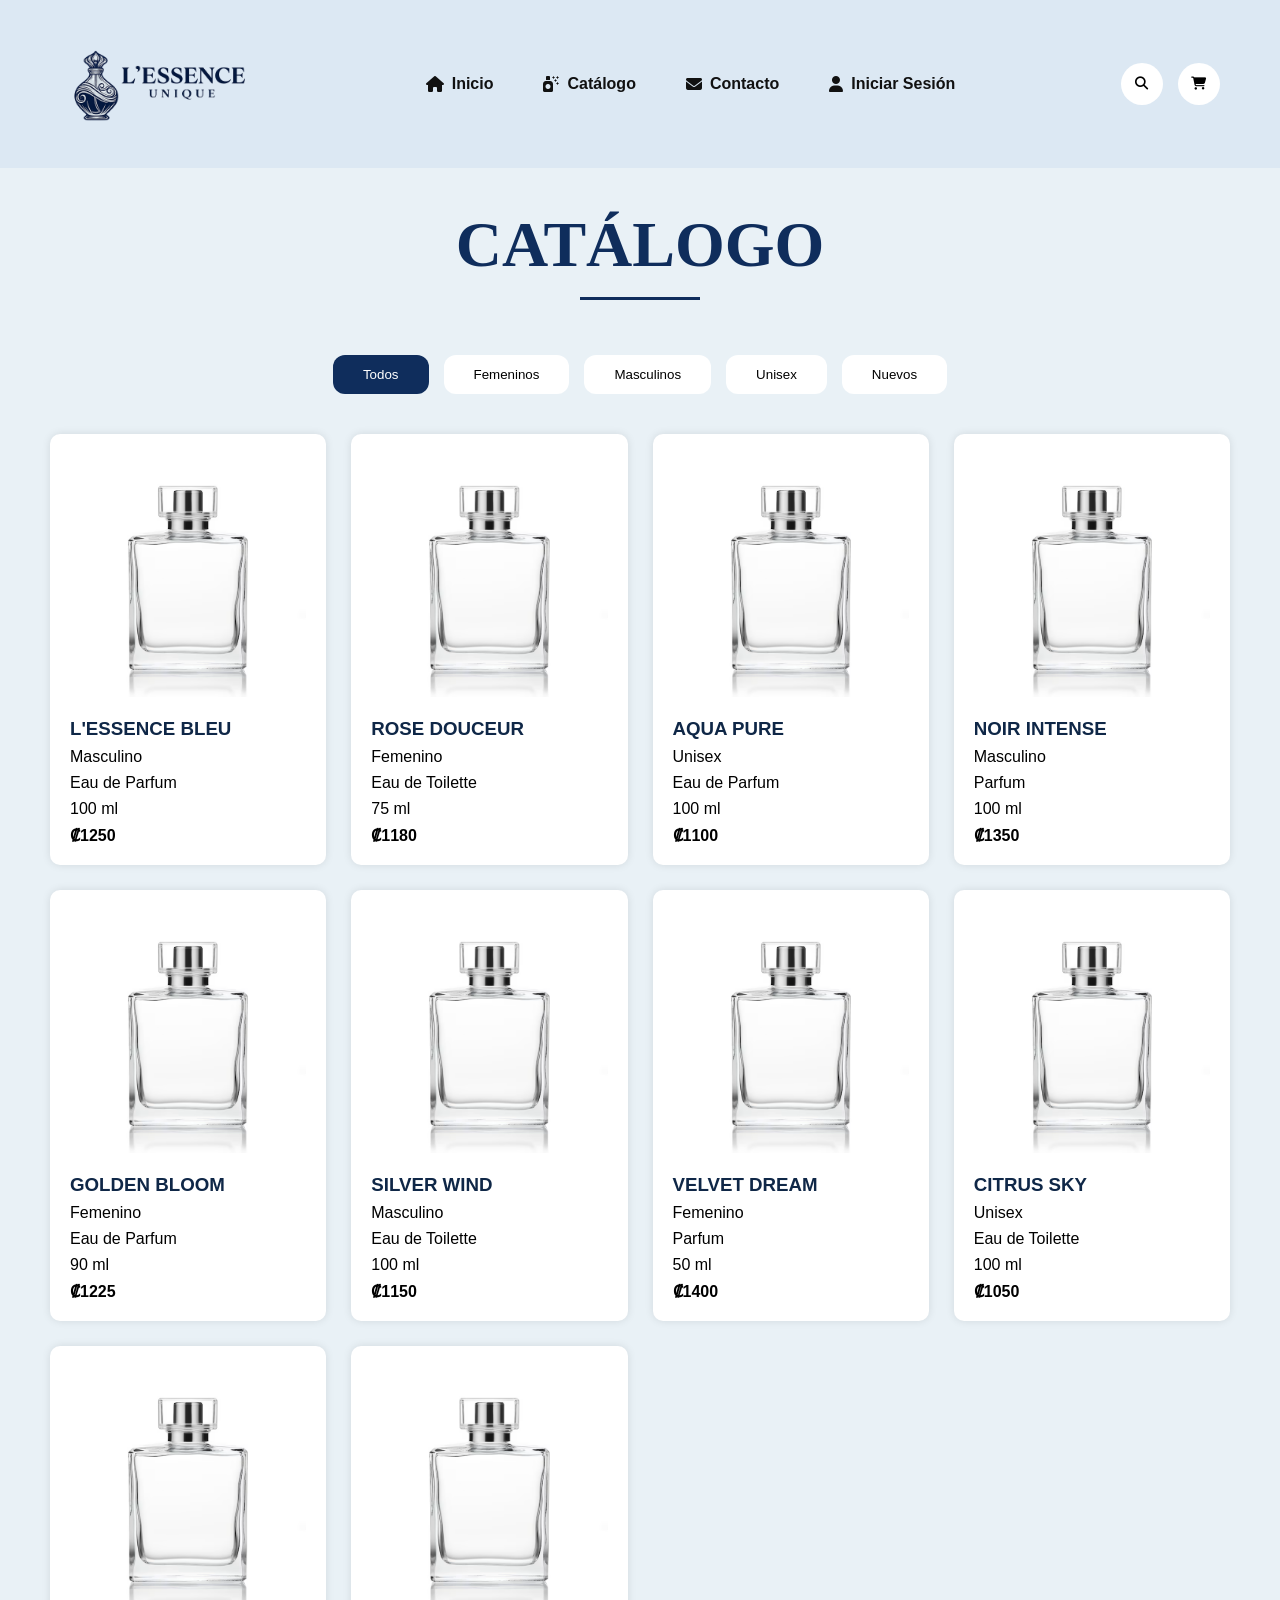
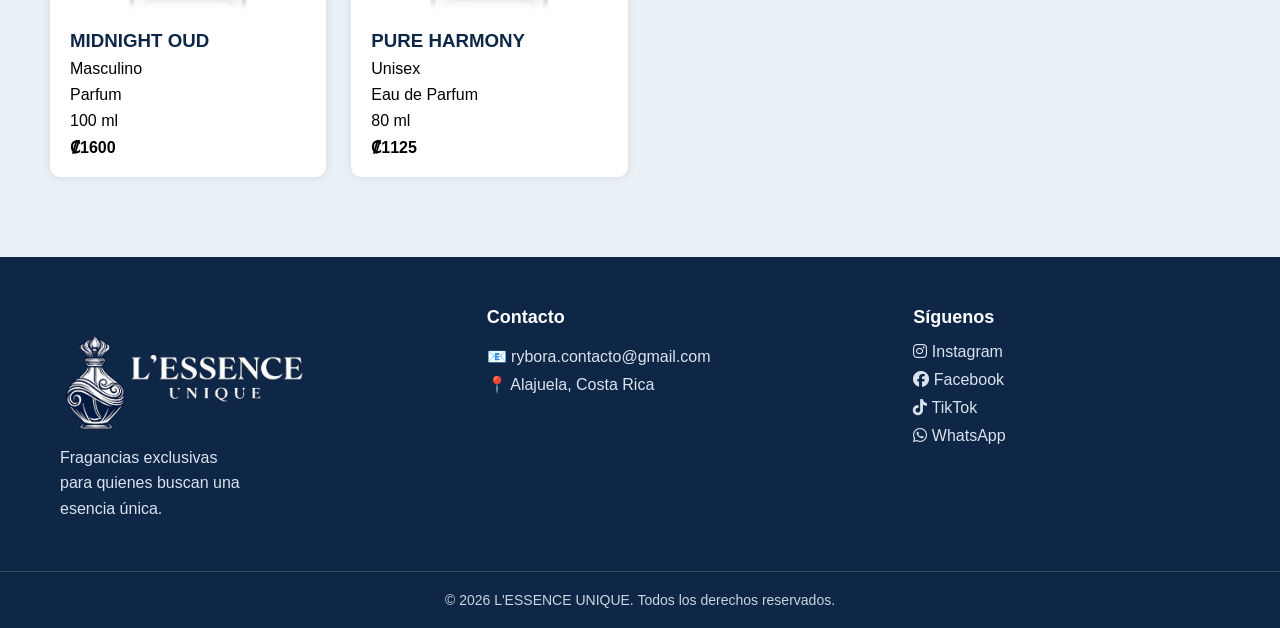
==== catalogo.html @ e6a69c68 "Avance 3: Pagina de Catalogo" ====
<!DOCTYPE html>
<html lang="es">
<head>
    <meta charset="UTF-8">
    <meta name="viewport" content="width=device-width, initial-scale=1.0">
    <meta 
        name="description"
        content="L'Essence Unique es una pagina de ventas de perfumes originales con envio a todo Costa Rica.">
    <meta 
        name="keywords"
        content="Perfumes, Costa Rica, Colonia, Essence, Perfumes Costa Rica, Comprar, Comprar Perfume, Fragancia">
    <meta name="author" content="L'Essence Unique">
    <link rel="icon" type="image/png" href="img/logo.png">
    <link rel="stylesheet"
        href="https://cdnjs.cloudflare.com/ajax/libs/font-awesome/6.7.2/css/all.min.css">
    <link rel="stylesheet" href="styleCatalogo.css">

    <title>L'Essence Unique | Catalogo</title>
</head>


<body>
    <header>
    <div class="logo">
        <a href="index.html">
            <img src="img/logo.png" alt="L'Essence Unique">
        </a>
    </div>

    <nav>
        <a href="#">
            <i class="fa-solid fa-house"></i>
            Inicio
        </a>
        <a href="#">
            <i class="fa-solid fa-spray-can-sparkles"></i>
            Catálogo
        </a>
        <a href="#">
            <i class="fa-solid fa-envelope"></i>
            Contacto
        </a>
        <a href="#">
            <i class="fa-solid fa-user"></i>
            Iniciar Sesión
        </a>
    </nav>
    <div class="acciones">
        <button class="btn-busqueda">
            <i class="fa-solid fa-magnifying-glass"></i>
        </button>

        <button class="btn-busqueda">
            <i class="fa-solid fa-cart-shopping"></i>
        </button>

    </div>

</header>

    

    <main>
        <section class="titulo">
            <h1>CATÁLOGO</h1>
        </section>

        <section class="filtros">
            <button onclick="filtrar('Todos'); activarBoton(this)" class="activo">Todos</button>
            <button onclick="filtrar('Femenino'); activarBoton(this)">Femeninos</button>
            <button onclick="filtrar('Masculino'); activarBoton(this)">Masculinos</button>
            <button onclick="filtrar('Unisex'); activarBoton(this)">Unisex</button>
            <button onclick="filtrar('Nuevo'); activarBoton(this)">Nuevos</button>
        </section>
        

        <section id="productos" class="productos">
            <!--ACA SE GENERAN LAS CARDS DE LOS PERFUMES-->

        </section>


    </main>


    <footer>
    <div class="footer-container">

        <div class="footer-logo">
            <div class="footer-brand">
                <img src="img/logo2.png" alt="Logo L'Essence Unique">

                <div>
                    <p>
                        Fragancias exclusivas para quienes buscan una esencia única.
                    </p>
                </div>
            </div>
        </div>

        <div class="footer-contact">
            <h3>Contacto</h3>

            <address>
                📧 rybora.contacto@gmail.com<br>
                📍 Alajuela, Costa Rica
            </address>
        </div>

        <div class="footer-links">
            <h3>Síguenos</h3>

            <a href="#">
                <i class="fa-brands fa-instagram"></i>
                Instagram
            </a>
            <a href="#">
                <i class="fa-brands fa-facebook"></i>
                Facebook
            </a>
            <a href="#">
                <i class="fa-brands fa-tiktok"></i>
                TikTok
            </a>
            <a href="#">
                <i class="fa-brands fa-whatsapp"></i>
                WhatsApp
            </a>
        </div>

    </div>

    <div class="footer-bottom">
        <p>&copy; 2026 L'ESSENCE UNIQUE. Todos los derechos reservados.</p>
    </div>
</footer>

    <!--EJECUTA EL JS QUE CARGA EL CATALOGO-->
    <script src="js/catalogo.js"></script>
</body>
</html>
---- styleCatalogo.css ----
*{
    margin:0;
    padding:0;
    box-sizing:border-box;
}


body{
    font-family: 'Poppins', sans-serif;
    background:#e9f1f6;
}

/* HEADER */

header{
    display:flex;
    justify-content:space-between;
    align-items:center;

    padding:20px 60px;

    background:#dce8f3;
}

.logo{
    display:flex;
    align-items:center;
    gap:10px;
}

.logo img{
    width: 200px;
    height: auto;
}

nav{

    display:flex;
    gap:50px;

    margin-left:auto;
    margin-right:auto;
}


nav a{
    text-decoration:none;
    color:#111;

    font-weight:600;

    display:flex;
    align-items:center;
    gap:8px;

    transition:.3s;
}

nav a:hover{

    color:#173a6b;

    transform:translateY(-2px);
}


/* LUPA */

.acciones{

    display:flex;
    gap:15px;
}

.btn-busqueda{

    width:42px;
    height:42px;

    border:none;
    border-radius:50%;

    background:white;

    cursor:pointer;

    transition:.3s;
}


.btn-busqueda:hover{

    background:#173a6b;
    color:white;

    transform:scale(1.1);
}

/* TITULO */

.titulo{
    text-align:center;
    padding:40px;
}


.titulo h1{
    font-family:'Playfair Display', serif;

    color:#0f2d5c;

    font-size:64px;

    margin-bottom:15px;
}

.titulo::after{

    content:"";

    display:block;

    width:120px;
    height:3px;

    background:#0f2d5c;

    margin:15px auto;
}

/* FILTROS */

.filtros{
    display:flex;
    justify-content:center;
    gap:15px;
    margin-bottom:40px;
}

.filtros button{
    border: none;
    padding: 12px 30px;
    border-radius: 12px;
    background: white;
    cursor: pointer;

    transition: all 0.3s ease;
}

.filtros button:hover{
    background: #173a6b;
    color: white;
    transform: translateY(-3px);
}


.filtros button.activo{
    background: #0f2d5c;
    color: white;
}

/* MAIN */
main{
    min-height: 70vh;
}


/* PRODUCTOS */

.productos{
    display:grid;
    grid-template-columns:repeat(4,1fr);
    gap:25px;
    padding:0 50px;
}

.card{
    background:white;
    border-radius:10px;
    padding:20px;
    box-shadow:0 0 8px rgba(0,0,0,.1);
}

.card img{
    width:100%;
    height:250px;
    object-fit:contain;
}

.card h3{
    color:#0f2747;
    margin-top:10px;
}

.card p{
    margin:8px 0;
}

.card span{
    font-weight:bold;
}



/* FOOTER */

footer{
    background: #0f2747;
    color: white;
    margin-top: 80px;
}

.footer-container{
    max-width: 1300px;
    margin: auto;
    padding: 50px 60px;

    display: flex;
    justify-content: space-between;
    align-items: flex-start;
    gap: 120px;

}

.footer-logo{
    flex: 1;
    min-width: 250px;
}

.footer-logo h2{
    font-family: 'Playfair Display', serif;
    margin-bottom: 15px;
    font-size: 28px;
}

.footer-logo p{
    color: #d8e3ee;
    line-height: 1.6;
}

.footer-contact{
    flex: 1;
    min-width: 200px;
}

.footer-contact h3,
.footer-links h3{
    margin-bottom: 15px;
    font-size: 18px;
}

.footer-contact address{
    font-style: normal;
    line-height: 1.8;
    color: #d8e3ee;
}

.footer-links{
    flex: 1;
    min-width: 200px;

    display: flex;
    flex-direction: column;
}

.footer-links a{
    color: #d8e3ee;
    text-decoration: none;
    margin-bottom: 10px;
    transition: 0.3s;
}

.footer-links a:hover{
    color: white;
    transform: translateX(5px);
}

.footer-bottom{
    border-top: 1px solid rgba(255,255,255,.15);

    text-align: center;
    padding: 20px;
}

.footer-bottom p{
    font-size: 14px;
    color: #c9d5df;
}

.footer-brand{
    width: 180px;
    height: auto;
}


.footer-brand img{
    width: 250px;
    height:auto;
    flex-shrink:0;
}

.footer-brand h2{
    margin-bottom:10px;
}
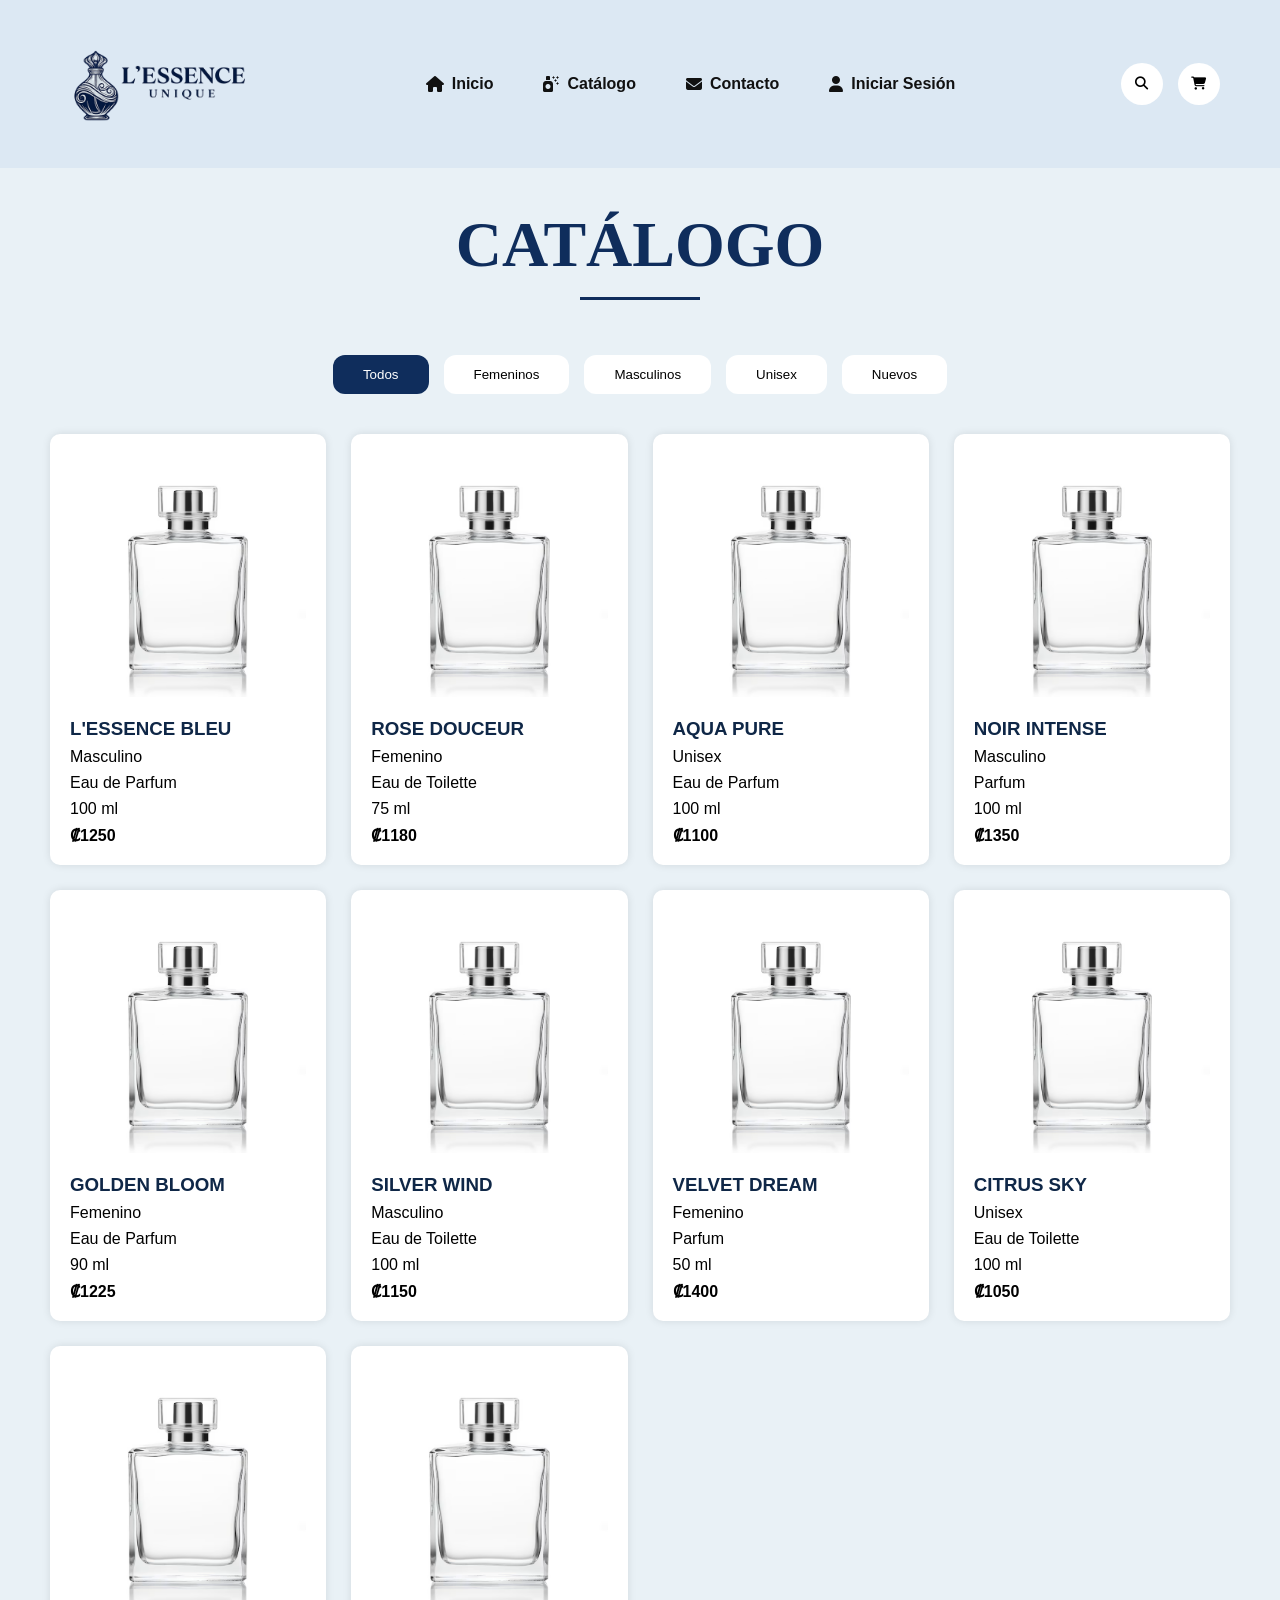
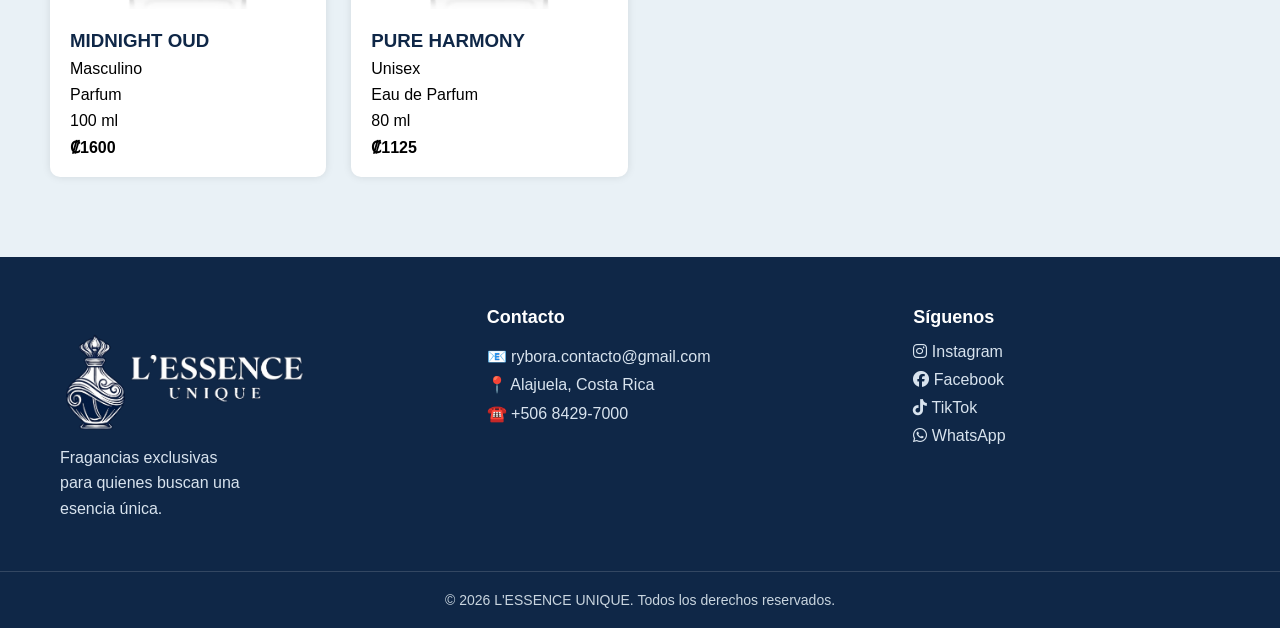
==== commit f85c9158: "Se arreglo header y footer" ====
--- a/catalogo.html
+++ b/catalogo.html
@@ -1,19 +1,17 @@
 <!DOCTYPE html>
 <html lang="es">
+
 <head>
     <meta charset="UTF-8">
     <meta name="viewport" content="width=device-width, initial-scale=1.0">
-    <meta 
-        name="description"
+    <meta name="description"
         content="L'Essence Unique es una pagina de ventas de perfumes originales con envio a todo Costa Rica.">
-    <meta 
-        name="keywords"
+    <meta name="keywords"
         content="Perfumes, Costa Rica, Colonia, Essence, Perfumes Costa Rica, Comprar, Comprar Perfume, Fragancia">
     <meta name="author" content="L'Essence Unique">
     <link rel="icon" type="image/png" href="img/logo.png">
-    <link rel="stylesheet"
-        href="https://cdnjs.cloudflare.com/ajax/libs/font-awesome/6.7.2/css/all.min.css">
-    <link rel="stylesheet" href="styleCatalogo.css">
+    <link rel="stylesheet" href="https://cdnjs.cloudflare.com/ajax/libs/font-awesome/6.7.2/css/all.min.css">
+    <link rel="stylesheet" href="css/styleCatalogo.css">
 
     <title>L'Essence Unique | Catalogo</title>
 </head>
@@ -21,44 +19,44 @@
 
 <body>
     <header>
-    <div class="logo">
-        <a href="index.html">
-            <img src="img/logo.png" alt="L'Essence Unique">
-        </a>
-    </div>
+        <div class="logo">
+            <a href="index.html">
+                <img src="img/logo.png" alt="L'Essence Unique">
+            </a>
+        </div>
 
-    <nav>
-        <a href="#">
-            <i class="fa-solid fa-house"></i>
-            Inicio
-        </a>
-        <a href="#">
-            <i class="fa-solid fa-spray-can-sparkles"></i>
-            Catálogo
-        </a>
-        <a href="#">
-            <i class="fa-solid fa-envelope"></i>
-            Contacto
-        </a>
-        <a href="#">
-            <i class="fa-solid fa-user"></i>
-            Iniciar Sesión
-        </a>
-    </nav>
-    <div class="acciones">
-        <button class="btn-busqueda">
-            <i class="fa-solid fa-magnifying-glass"></i>
-        </button>
+        <nav>
+            <a href="index.html">
+                <i class="fa-solid fa-house"></i>
+                Inicio
+            </a>
+            <a href="catalogo.html">
+                <i class="fa-solid fa-spray-can-sparkles"></i>
+                Catálogo
+            </a>
+            <a href="#contacto">
+                <i class="fa-solid fa-envelope"></i>
+                Contacto
+            </a>
+            <a href="#">
+                <i class="fa-solid fa-user"></i>
+                Iniciar Sesión
+            </a>
+        </nav>
+        <div class="acciones">
+            <button class="btn-busqueda">
+                <i class="fa-solid fa-magnifying-glass"></i>
+            </button>
 
-        <button class="btn-busqueda">
-            <i class="fa-solid fa-cart-shopping"></i>
-        </button>
+            <button class="btn-busqueda">
+                <i class="fa-solid fa-cart-shopping"></i>
+            </button>
 
-    </div>
+        </div>
 
-</header>
+    </header>
 
-    
+
 
     <main>
         <section class="titulo">
@@ -72,7 +70,7 @@
             <button onclick="filtrar('Unisex'); activarBoton(this)">Unisex</button>
             <button onclick="filtrar('Nuevo'); activarBoton(this)">Nuevos</button>
         </section>
-        
+
 
         <section id="productos" class="productos">
             <!--ACA SE GENERAN LAS CARDS DE LOS PERFUMES-->
@@ -83,59 +81,61 @@
     </main>
 
 
-    <footer>
-    <div class="footer-container">
+    <footer id='contacto'>
+        <div class="footer-container">
 
-        <div class="footer-logo">
-            <div class="footer-brand">
-                <img src="img/logo2.png" alt="Logo L'Essence Unique">
+            <div class="footer-logo">
+                <div class="footer-brand">
+                    <img src="img/logo2.png" alt="Logo L'Essence Unique">
 
-                <div>
-                    <p>
-                        Fragancias exclusivas para quienes buscan una esencia única.
-                    </p>
+                    <div>
+                        <p>
+                            Fragancias exclusivas para quienes buscan una esencia única.
+                        </p>
+                    </div>
                 </div>
             </div>
+
+            <div class="footer-contact">
+                <h3>Contacto</h3>
+
+                <address>
+                    📧 rybora.contacto@gmail.com<br>
+                    📍 Alajuela, Costa Rica<br>
+                    ☎️ +506 8429-7000
+                </address>
+            </div>
+
+            <div class="footer-links">
+                <h3>Síguenos</h3>
+
+                <a href="#">
+                    <i class="fa-brands fa-instagram"></i>
+                    Instagram
+                </a>
+                <a href="#">
+                    <i class="fa-brands fa-facebook"></i>
+                    Facebook
+                </a>
+                <a href="#">
+                    <i class="fa-brands fa-tiktok"></i>
+                    TikTok
+                </a>
+                <a href="#">
+                    <i class="fa-brands fa-whatsapp"></i>
+                    WhatsApp
+                </a>
+            </div>
+
         </div>
 
-        <div class="footer-contact">
-            <h3>Contacto</h3>
-
-            <address>
-                📧 rybora.contacto@gmail.com<br>
-                📍 Alajuela, Costa Rica
-            </address>
+        <div class="footer-bottom">
+            <p>&copy; 2026 L'ESSENCE UNIQUE. Todos los derechos reservados.</p>
         </div>
-
-        <div class="footer-links">
-            <h3>Síguenos</h3>
-
-            <a href="#">
-                <i class="fa-brands fa-instagram"></i>
-                Instagram
-            </a>
-            <a href="#">
-                <i class="fa-brands fa-facebook"></i>
-                Facebook
-            </a>
-            <a href="#">
-                <i class="fa-brands fa-tiktok"></i>
-                TikTok
-            </a>
-            <a href="#">
-                <i class="fa-brands fa-whatsapp"></i>
-                WhatsApp
-            </a>
-        </div>
-
-    </div>
-
-    <div class="footer-bottom">
-        <p>&copy; 2026 L'ESSENCE UNIQUE. Todos los derechos reservados.</p>
-    </div>
-</footer>
+    </footer>
 
     <!--EJECUTA EL JS QUE CARGA EL CATALOGO-->
     <script src="js/catalogo.js"></script>
 </body>
+
 </html>
--- a/css/styleCatalogo.css
+++ b/css/styleCatalogo.css
@@ -0,0 +1,304 @@
+*{
+    margin:0;
+    padding:0;
+    box-sizing:border-box;
+}
+
+
+body{
+    font-family: 'Poppins', sans-serif;
+    background:#e9f1f6;
+}
+
+/* HEADER */
+
+header{
+    display:flex;
+    justify-content:space-between;
+    align-items:center;
+
+    padding:20px 60px;
+
+    background:#dce8f3;
+}
+
+.logo{
+    display:flex;
+    align-items:center;
+    gap:10px;
+}
+
+.logo img{
+    width: 200px;
+    height: auto;
+}
+
+nav{
+
+    display:flex;
+    gap:50px;
+
+    margin-left:auto;
+    margin-right:auto;
+}
+
+
+nav a{
+    text-decoration:none;
+    color:#111;
+
+    font-weight:600;
+
+    display:flex;
+    align-items:center;
+    gap:8px;
+
+    transition:.3s;
+}
+
+nav a:hover{
+
+    color:#173a6b;
+
+    transform:translateY(-2px);
+}
+
+
+/* LUPA */
+
+.acciones{
+
+    display:flex;
+    gap:15px;
+}
+
+.btn-busqueda{
+
+    width:42px;
+    height:42px;
+
+    border:none;
+    border-radius:50%;
+
+    background:white;
+
+    cursor:pointer;
+
+    transition:.3s;
+}
+
+
+.btn-busqueda:hover{
+
+    background:#173a6b;
+    color:white;
+
+    transform:scale(1.1);
+}
+
+/* TITULO */
+
+.titulo{
+    text-align:center;
+    padding:40px;
+}
+
+
+.titulo h1{
+    font-family:'Playfair Display', serif;
+
+    color:#0f2d5c;
+
+    font-size:64px;
+
+    margin-bottom:15px;
+}
+
+.titulo::after{
+
+    content:"";
+
+    display:block;
+
+    width:120px;
+    height:3px;
+
+    background:#0f2d5c;
+
+    margin:15px auto;
+}
+
+/* FILTROS */
+
+.filtros{
+    display:flex;
+    justify-content:center;
+    gap:15px;
+    margin-bottom:40px;
+}
+
+.filtros button{
+    border: none;
+    padding: 12px 30px;
+    border-radius: 12px;
+    background: white;
+    cursor: pointer;
+
+    transition: all 0.3s ease;
+}
+
+.filtros button:hover{
+    background: #173a6b;
+    color: white;
+    transform: translateY(-3px);
+}
+
+
+.filtros button.activo{
+    background: #0f2d5c;
+    color: white;
+}
+
+/* MAIN */
+main{
+    min-height: 70vh;
+}
+
+
+/* PRODUCTOS */
+
+.productos{
+    display:grid;
+    grid-template-columns:repeat(4,1fr);
+    gap:25px;
+    padding:0 50px;
+}
+
+.card{
+    background:white;
+    border-radius:10px;
+    padding:20px;
+    box-shadow:0 0 8px rgba(0,0,0,.1);
+}
+
+.card img{
+    width:100%;
+    height:250px;
+    object-fit:contain;
+}
+
+.card h3{
+    color:#0f2747;
+    margin-top:10px;
+}
+
+.card p{
+    margin:8px 0;
+}
+
+.card span{
+    font-weight:bold;
+}
+
+
+
+/* FOOTER */
+
+footer{
+    background: #0f2747;
+    color: white;
+    margin-top: 80px;
+}
+
+.footer-container{
+    max-width: 1300px;
+    margin: auto;
+    padding: 50px 60px;
+
+    display: flex;
+    justify-content: space-between;
+    align-items: flex-start;
+    gap: 120px;
+
+}
+
+.footer-logo{
+    flex: 1;
+    min-width: 250px;
+}
+
+.footer-logo h2{
+    font-family: 'Playfair Display', serif;
+    margin-bottom: 15px;
+    font-size: 28px;
+}
+
+.footer-logo p{
+    color: #d8e3ee;
+    line-height: 1.6;
+}
+
+.footer-contact{
+    flex: 1;
+    min-width: 200px;
+}
+
+.footer-contact h3,
+.footer-links h3{
+    margin-bottom: 15px;
+    font-size: 18px;
+}
+
+.footer-contact address{
+    font-style: normal;
+    line-height: 1.8;
+    color: #d8e3ee;
+}
+
+.footer-links{
+    flex: 1;
+    min-width: 200px;
+
+    display: flex;
+    flex-direction: column;
+}
+
+.footer-links a{
+    color: #d8e3ee;
+    text-decoration: none;
+    margin-bottom: 10px;
+    transition: 0.3s;
+}
+
+.footer-links a:hover{
+    color: white;
+    transform: translateX(5px);
+}
+
+.footer-bottom{
+    border-top: 1px solid rgba(255,255,255,.15);
+
+    text-align: center;
+    padding: 20px;
+}
+
+.footer-bottom p{
+    font-size: 14px;
+    color: #c9d5df;
+}
+
+.footer-brand{
+    width: 180px;
+    height: auto;
+}
+
+
+.footer-brand img{
+    width: 250px;
+    height:auto;
+    flex-shrink:0;
+}
+
+.footer-brand h2{
+    margin-bottom:10px;
+}
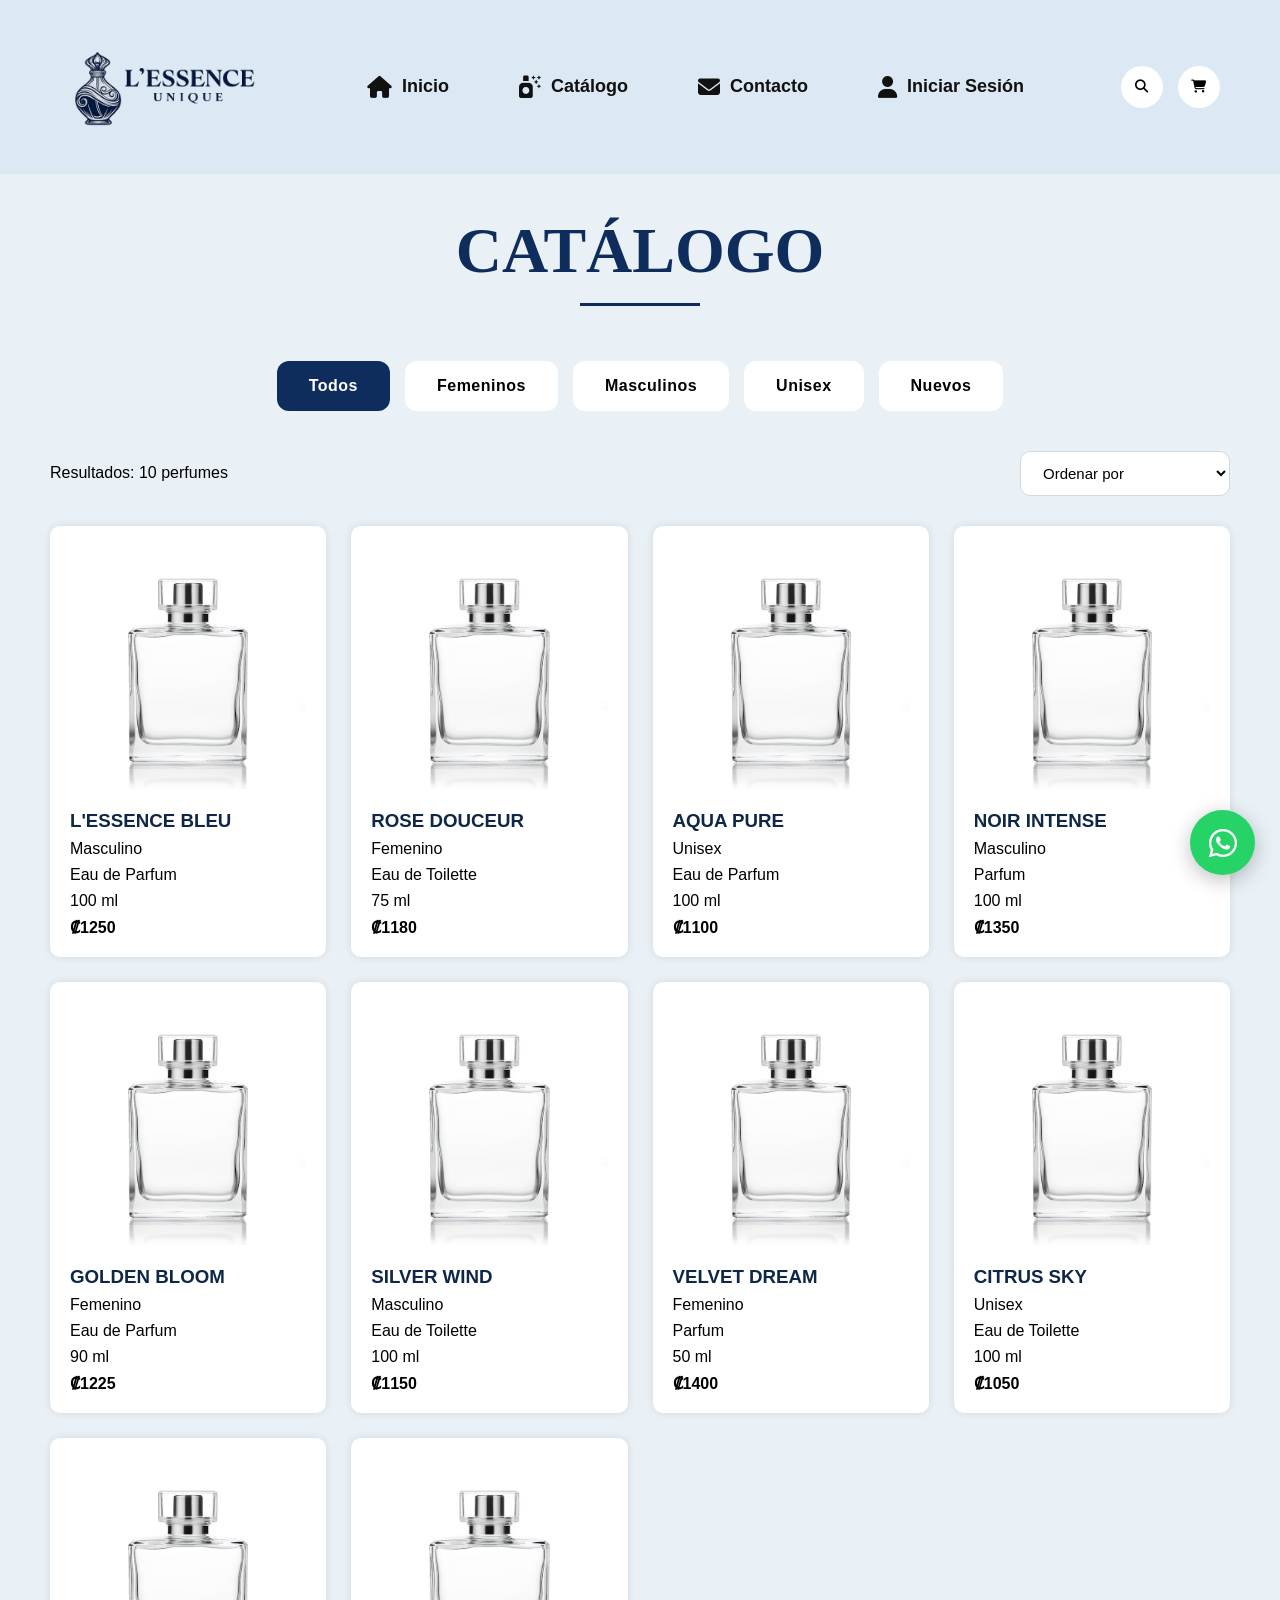
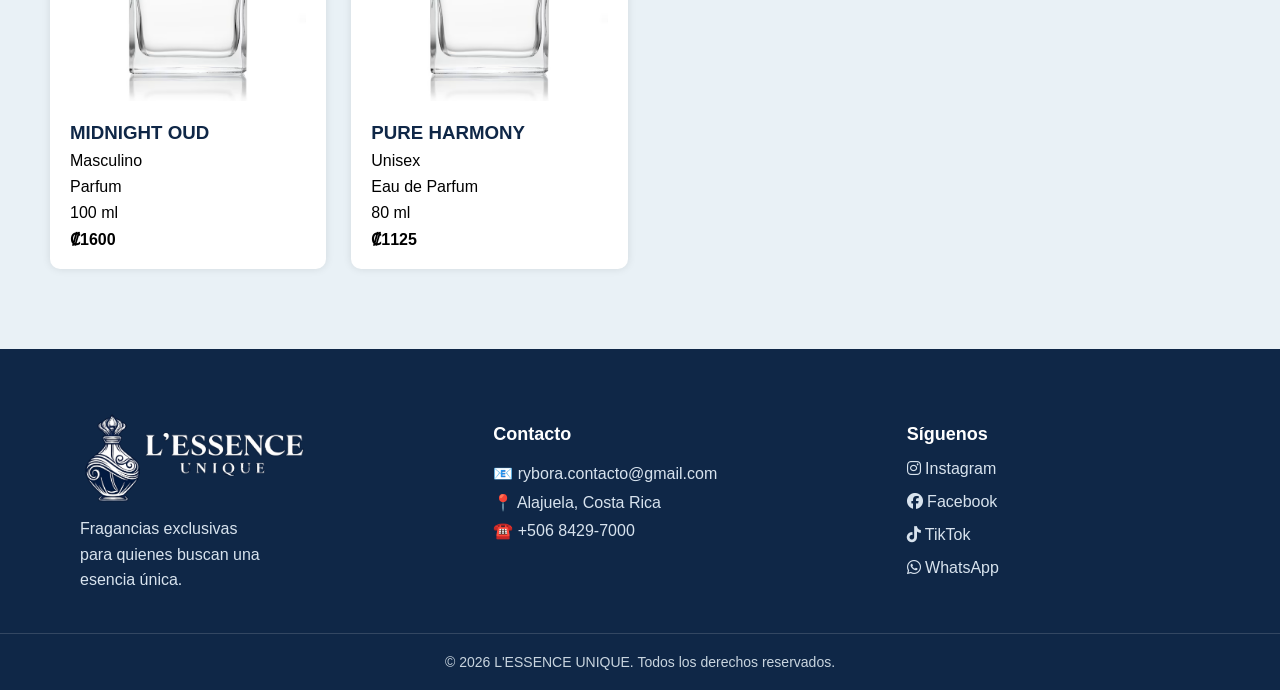
==== commit 37127bb3: "Filtros y Aparencia: Se agrega un pequeño filtro, se trabaja en el menu y en el la apariencia de los" ====
--- a/catalogo.html
+++ b/catalogo.html
@@ -72,6 +72,32 @@
         </section>
 
 
+        <!--FILTRO ORDNAR POR-->
+        <div class="catalogo-barra">
+            <span id="cantidad-productos">
+                Resultados: 10 perfumes
+            </span>
+
+            <select id="ordenar">
+                <option value="default">
+                    Ordenar por
+                </option>
+                <option value="precio-menor">
+                    Precio: menor a mayor
+                </option>
+                <option value="precio-mayor">
+                    Precio: mayor a menor
+                </option>
+                <option value="nombre">
+                    Nombre (A-Z)
+                </option>
+
+            </select>
+
+        </div>
+
+
+        <!--CATALOGO DE PERFUMES-->
         <section id="productos" class="productos">
             <!--ACA SE GENERAN LAS CARDS DE LOS PERFUMES-->
 
@@ -134,6 +160,14 @@
         </div>
     </footer>
 
+    <!--BOTON DE WHATSAPP-->
+    <a
+        href="https://wa.me/50612345678"
+        class="whatsapp-float"
+        target="_blank">
+        <i class="fa-brands fa-whatsapp"></i>
+    </a>
+
     <!--EJECUTA EL JS QUE CARGA EL CATALOGO-->
     <script src="js/catalogo.js"></script>
 </body>
--- a/css/styleCatalogo.css
+++ b/css/styleCatalogo.css
@@ -29,14 +29,14 @@
 }
 
 .logo img{
-    width: 200px;
+    width: 210px;
     height: auto;
 }
 
 nav{
 
     display:flex;
-    gap:50px;
+    gap:70px;
 
     margin-left:auto;
     margin-right:auto;
@@ -48,13 +48,21 @@
     color:#111;
 
     font-weight:600;
-
-    display:flex;
-    align-items:center;
-    gap:8px;
+    font-size:18px;
+
+    display:flex;
+    align-items:center;
+    gap:10px;
 
     transition:.3s;
 }
+
+
+nav a i{
+
+    font-size: 22px;
+}
+
 
 nav a:hover{
 
@@ -138,8 +146,14 @@
 }
 
 .filtros button{
+
+    font-family:'Poppins', sans-serif;
+    font-size:16px;
+    font-weight:600;
+    letter-spacing:0.5px;
+
     border: none;
-    padding: 12px 30px;
+    padding: 16px 32px;
     border-radius: 12px;
     background: white;
     cursor: pointer;
@@ -213,7 +227,7 @@
 .footer-container{
     max-width: 1300px;
     margin: auto;
-    padding: 50px 60px;
+    padding: 40px 80px;
 
     display: flex;
     justify-content: space-between;
@@ -247,6 +261,7 @@
 .footer-links h3{
     margin-bottom: 15px;
     font-size: 18px;
+    margin-top: 35px;
 }
 
 .footer-contact address{
@@ -266,7 +281,7 @@
 .footer-links a{
     color: #d8e3ee;
     text-decoration: none;
-    margin-bottom: 10px;
+    margin-bottom: 15px;
     transition: 0.3s;
 }
 
@@ -294,11 +309,80 @@
 
 
 .footer-brand img{
-    width: 250px;
+    width: 230px;
     height:auto;
     flex-shrink:0;
 }
 
 .footer-brand h2{
     margin-bottom:10px;
+}
+
+
+/*
+    BOTON DE WHATSAPP
+*/
+
+.whatsapp-float{
+    position:fixed;
+    bottom:25px;
+    right:25px;
+    width:65px;
+    height:65px;
+    border-radius:50%;
+    background:#25D366;
+    display:flex;
+    justify-content:center;
+    align-items:center;
+    color:white;
+    font-size:32px;
+    text-decoration:none;
+    box-shadow:0 5px 20px rgba(0,0,0,.25);
+    z-index:999;
+    transition:.3s;
+
+    animation:pulse 2s infinite;
+}
+
+.whatsapp-float:hover{
+    transform:scale(1.1);
+    box-shadow:0 8px 25px rgba(0,0,0,.35);
+}
+
+@keyframes pulse{
+    0%{
+        box-shadow:0 0 0 0 rgba(37,211,102,.7);
+    }
+    70%{
+        box-shadow:0 0 0 15px rgba(37,211,102,0);
+    }
+    100%{
+        box-shadow:0 0 0 0 rgba(37,211,102,0);
+    }
+}
+
+
+
+/*
+    ORDENAR POR BARRA
+*/
+
+.catalogo-barra{
+
+    display:flex;
+    justify-content:space-between;
+    align-items:center;
+    padding:0 50px;
+    margin-bottom:30px;
+}
+
+#ordenar{
+
+    padding:12px 18px;
+    border-radius:10px;
+    border:1px solid #d0d8df;
+    background:white;
+    cursor:pointer;
+    font-size:15px;
+    font-family: Verdana, Geneva, Tahoma, sans-serif;
 }
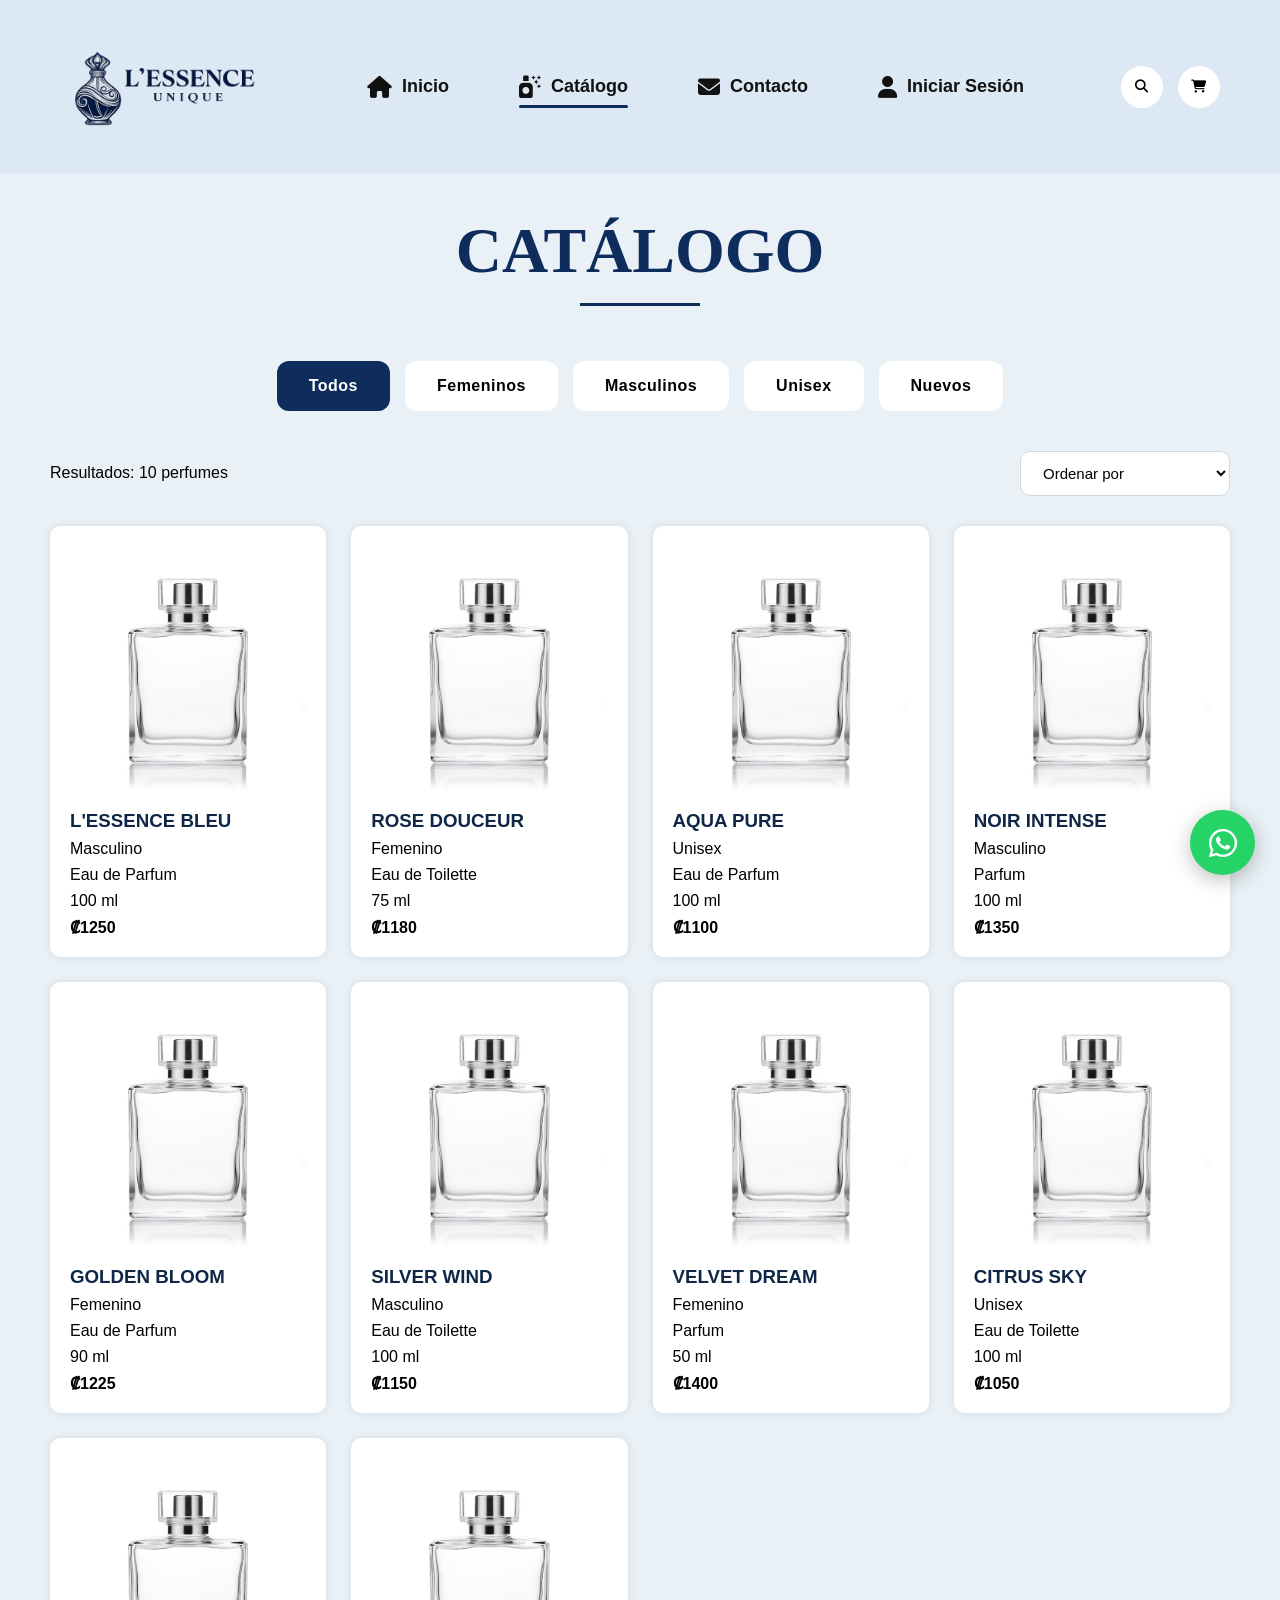
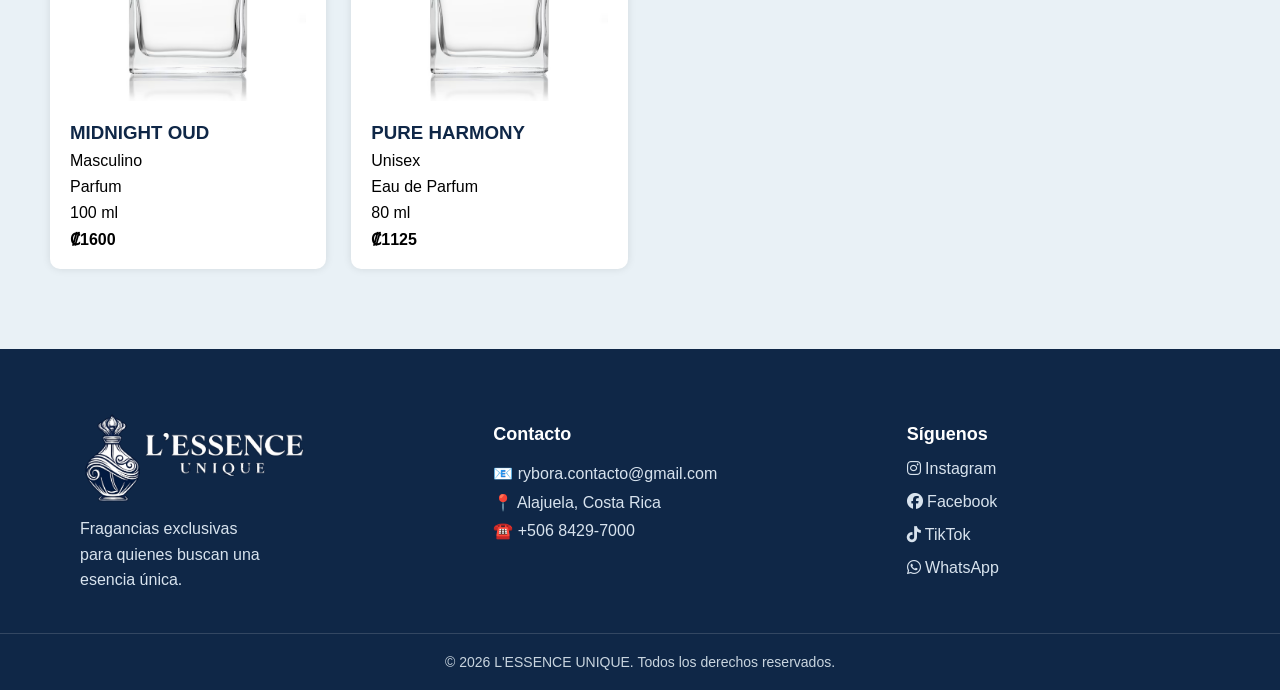
==== commit f54634f4: "Mejoras: Se agrega el catalogo destacado, se solucionan errores con el filtro,  y mejoras visuales" ====
--- a/catalogo.html
+++ b/catalogo.html
@@ -9,7 +9,7 @@
     <meta name="keywords"
         content="Perfumes, Costa Rica, Colonia, Essence, Perfumes Costa Rica, Comprar, Comprar Perfume, Fragancia">
     <meta name="author" content="L'Essence Unique">
-    <link rel="icon" type="image/png" href="img/logo.png">
+    <link rel="icon" type="image/png" href="img/LogoCuadrado.png">
     <link rel="stylesheet" href="https://cdnjs.cloudflare.com/ajax/libs/font-awesome/6.7.2/css/all.min.css">
     <link rel="stylesheet" href="css/styleCatalogo.css">
 
@@ -30,7 +30,7 @@
                 <i class="fa-solid fa-house"></i>
                 Inicio
             </a>
-            <a href="catalogo.html">
+            <a href="catalogo.html" class="activo-menu">
                 <i class="fa-solid fa-spray-can-sparkles"></i>
                 Catálogo
             </a>
@@ -38,7 +38,7 @@
                 <i class="fa-solid fa-envelope"></i>
                 Contacto
             </a>
-            <a href="#">
+            <a href="login.html">
                 <i class="fa-solid fa-user"></i>
                 Iniciar Sesión
             </a>
@@ -75,7 +75,6 @@
         <!--FILTRO ORDNAR POR-->
         <div class="catalogo-barra">
             <span id="cantidad-productos">
-                Resultados: 10 perfumes
             </span>
 
             <select id="ordenar">
--- a/css/styleCatalogo.css
+++ b/css/styleCatalogo.css
@@ -1,3 +1,19 @@
+:root {
+    --text: #111111;
+    --background: #c8e4ff;
+    --primary: #060026;
+    --secondary: #1b3fa0;
+    --accent: #3b82f6;
+    --white: #ffffff;
+}
+/*Lupa*/
+
+.acciones{
+
+    display:flex;
+    gap:15px;
+}
+
 *{
     margin:0;
     padding:0;
@@ -54,12 +70,16 @@
     align-items:center;
     gap:10px;
 
+    position:relative;
+
+    transition:
+        color .3s ease,
+        transform .3s ease;
+}
+
+
+nav a i{
     transition:.3s;
-}
-
-
-nav a i{
-
     font-size: 22px;
 }
 
@@ -68,7 +88,75 @@
 
     color:#173a6b;
 
-    transform:translateY(-2px);
+    transform:translateY(-3px);
+}
+
+nav a:hover i{
+
+    transform:scale(1.15);
+}
+
+nav a.activo-menu{
+
+    animation: menuActivo 2.5s ease-in-out infinite;
+}
+
+nav a.activo-menu::after{
+
+    content:"";
+
+    position:absolute;
+
+    left:0;
+    bottom:-10px;
+
+    width:100%;
+    height:3px;
+
+    background:#0f2d5c;
+
+    border-radius:10px;
+}
+
+nav a:hover::before{
+
+    width:100%;
+}
+
+nav a::before{
+
+    content:"";
+
+    position:absolute;
+
+    bottom:-10px;
+    left:50%;
+
+    width:0;
+
+    height:3px;
+
+    background:#173a6b;
+
+    transition:all .3s ease;
+
+    transform:translateX(-50%);
+}
+
+
+@keyframes menuActivo{
+
+    0%{
+        transform:translateY(0);
+    }
+
+    50%{
+        transform:translateY(-2px);
+    }
+
+    100%{
+        transform:translateY(0);
+    }
 }
 
 
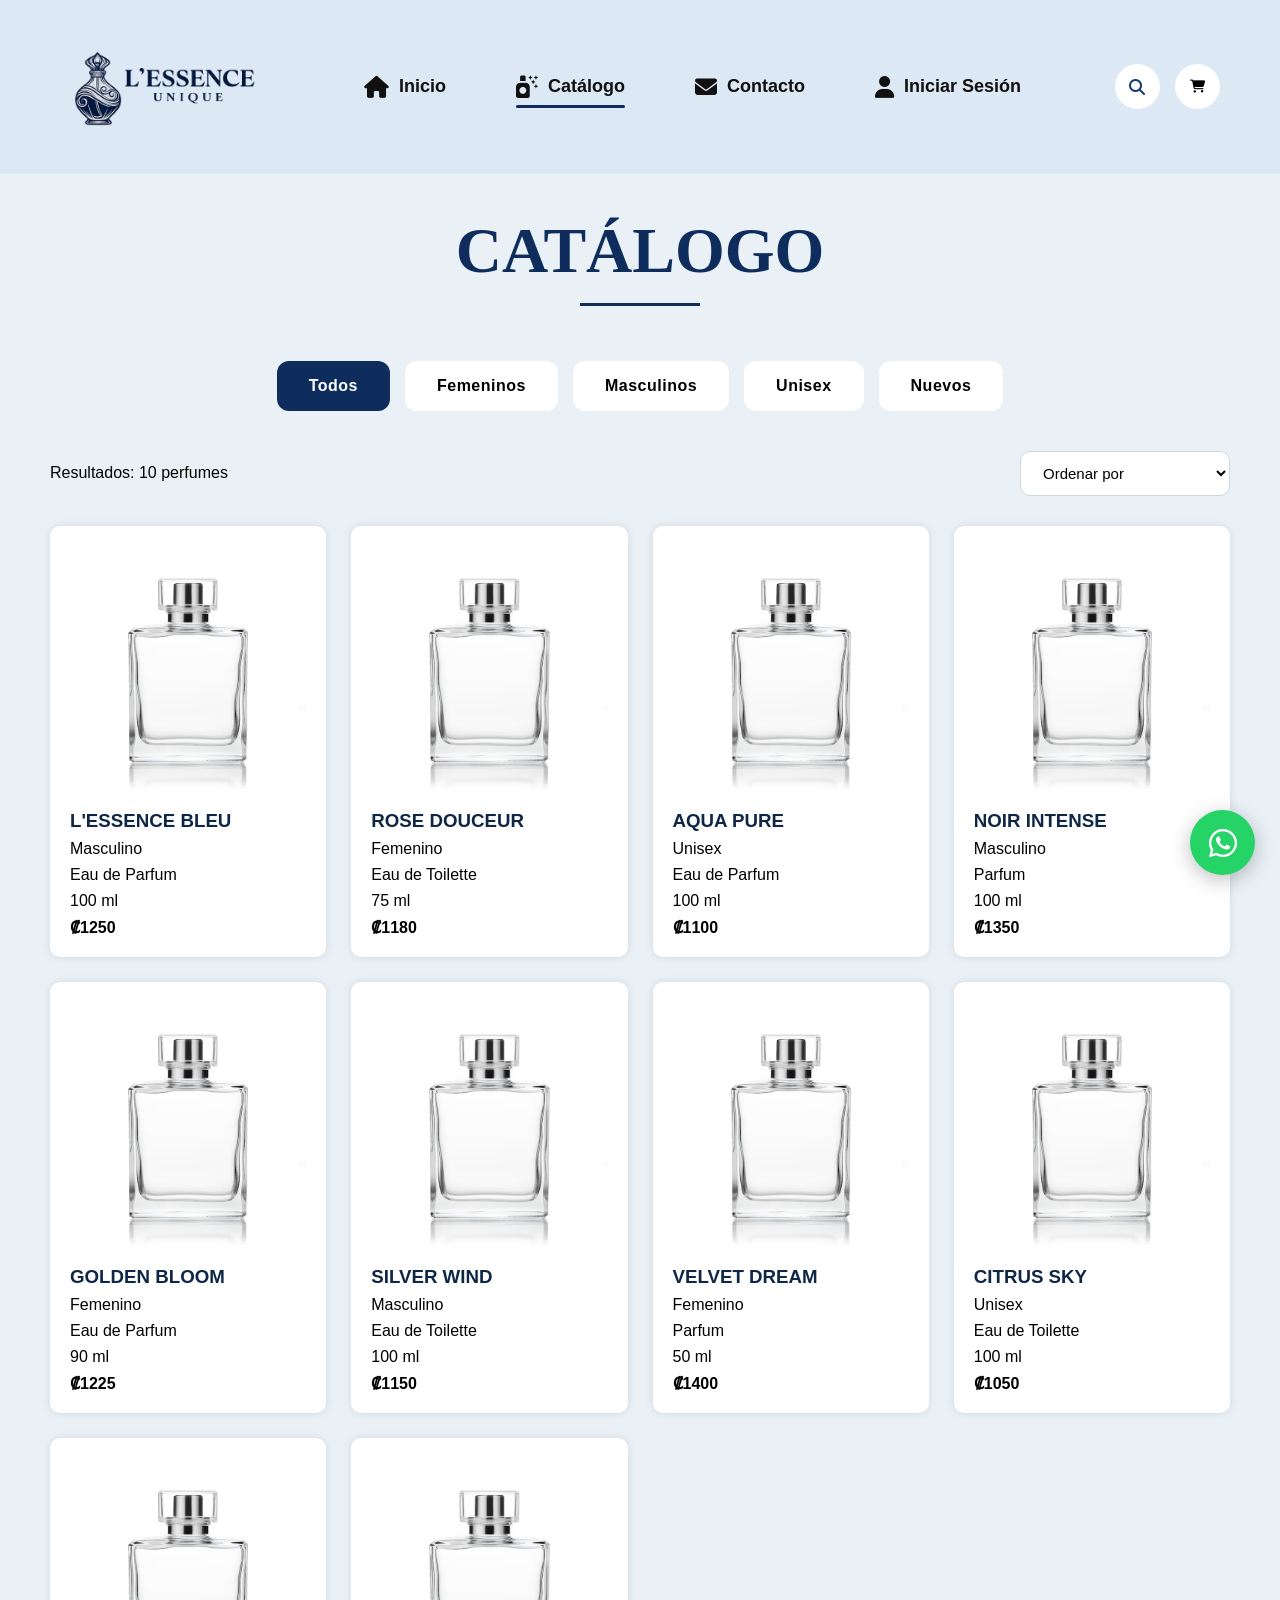
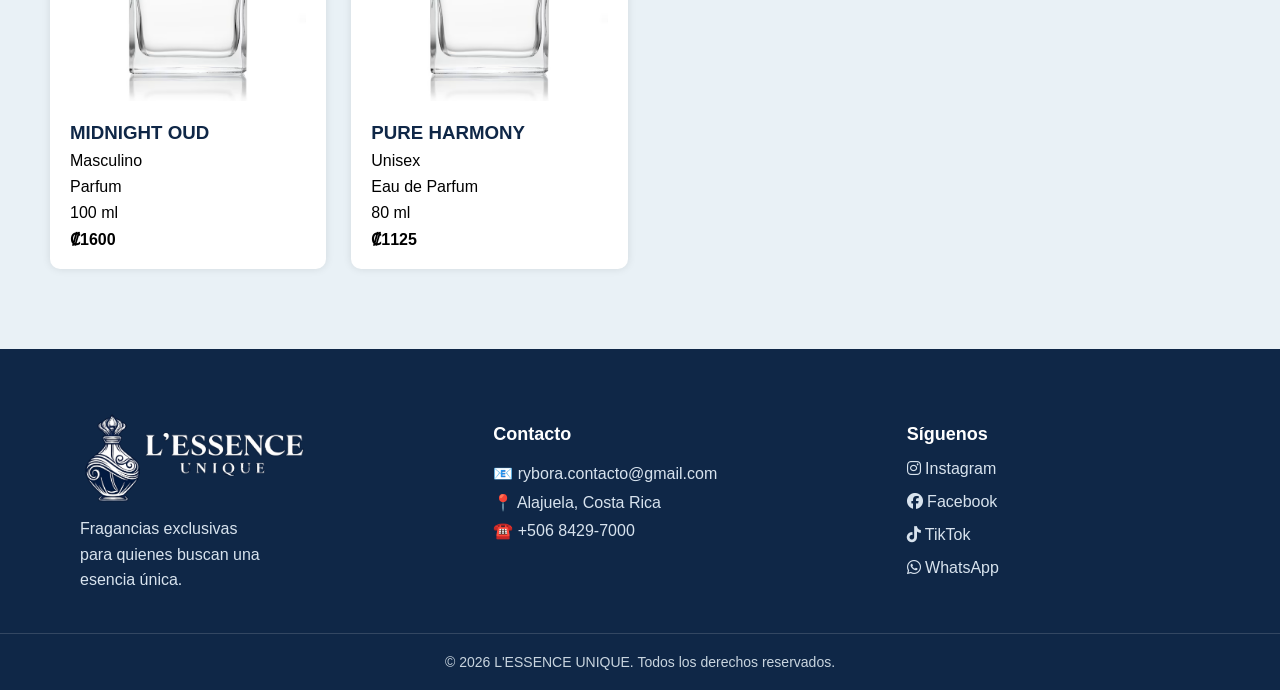
==== commit cd6ef870: "Menu: Se perfecciona el menu de todos los archivos" ====
--- a/catalogo.html
+++ b/catalogo.html
@@ -43,10 +43,22 @@
                 Iniciar Sesión
             </a>
         </nav>
+
+
         <div class="acciones">
-            <button class="btn-busqueda">
+
+
+            <div class="busqueda-expandible">
+
                 <i class="fa-solid fa-magnifying-glass"></i>
-            </button>
+
+                <input
+                    type="text"
+                    placeholder="Search here..."
+                >
+
+            </div>
+
 
             <button class="btn-busqueda">
                 <i class="fa-solid fa-cart-shopping"></i>
@@ -161,9 +173,10 @@
 
     <!--BOTON DE WHATSAPP-->
     <a
-        href="https://wa.me/50612345678"
+        href="https://api.whatsapp.com/send?phone=50612345678&text=Hola.%20Me%20gustar%C3%ADa%20recibir%20asesor%C3%ADa%20personalizada%20para%20elegir%20una%20fragancia."
         class="whatsapp-float"
-        target="_blank">
+        target="_blank"
+        rel="noopener noreferrer">
         <i class="fa-brands fa-whatsapp"></i>
     </a>
 
--- a/css/styleCatalogo.css
+++ b/css/styleCatalogo.css
@@ -160,7 +160,7 @@
 }
 
 
-/* LUPA */
+/* LUPA Y CARRITO*/
 
 .acciones{
 
@@ -170,8 +170,8 @@
 
 .btn-busqueda{
 
-    width:42px;
-    height:42px;
+    width:45px;
+    height:45px;
 
     border:none;
     border-radius:50%;
@@ -183,7 +183,6 @@
     transition:.3s;
 }
 
-
 .btn-busqueda:hover{
 
     background:#173a6b;
@@ -191,6 +190,70 @@
 
     transform:scale(1.1);
 }
+
+/* PARA QUE EL BOTON SE EXPANDA*/
+
+.busqueda-expandible{
+
+    display:flex;
+    align-items:center;
+
+    width:45px;
+    height:45px;
+
+    background:white;
+
+    border-radius:30px;
+
+    overflow:hidden;
+
+    transition:all .4s ease;
+
+    cursor:pointer;
+}
+
+.busqueda-expandible i{
+
+    min-width:45px;
+
+    text-align:center;
+
+    color:#173a6b;
+
+    font-size:16px;
+}
+
+.busqueda-expandible input{
+
+    border:none;
+
+    outline:none;
+
+    width:0;
+
+    background:transparent;
+
+    font-size:15px;
+
+    padding-right:15px;
+
+    transition:.4s ease;
+}
+
+
+.busqueda-expandible:hover input{
+
+    width:160px;
+}
+
+.busqueda-expandible:hover,
+.busqueda-expandible:focus-within{
+
+    width:220px;
+
+    box-shadow:0 5px 15px rgba(15,45,92,.15);
+}
+
 
 /* TITULO */
 
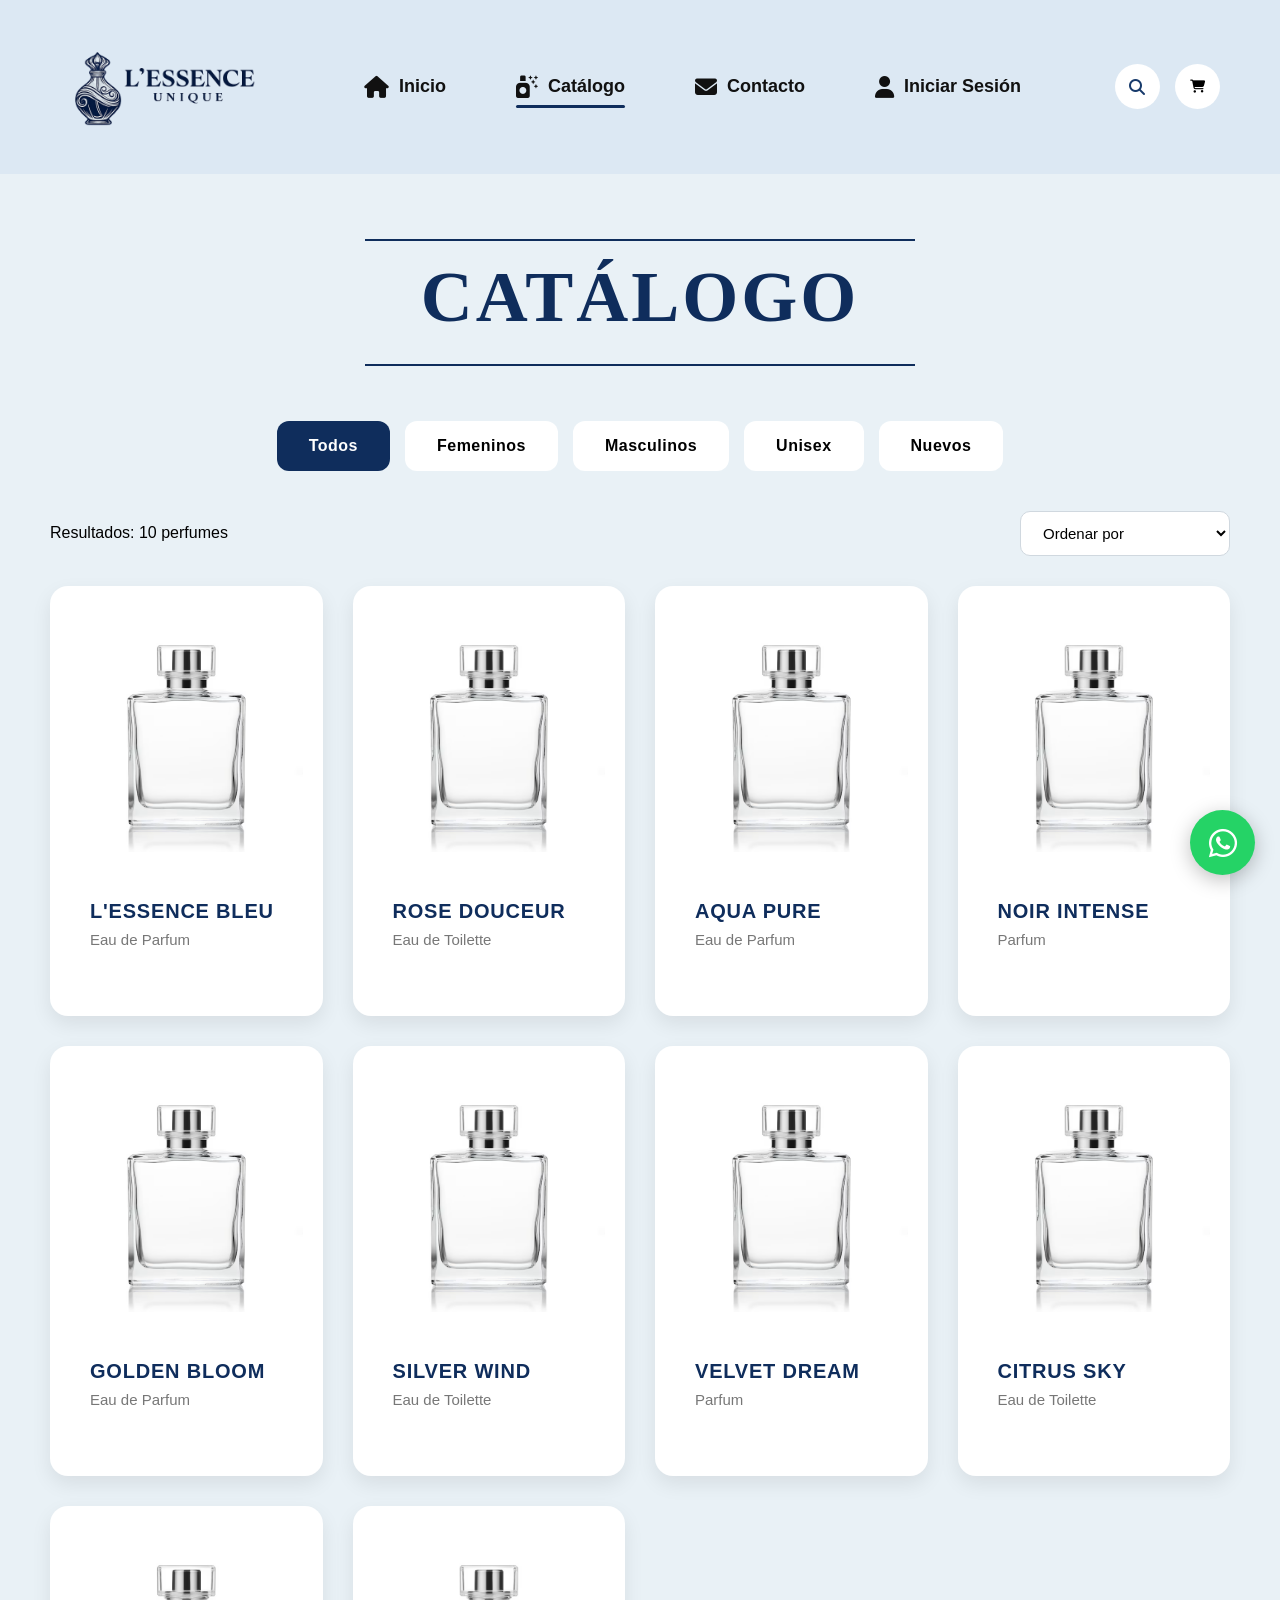
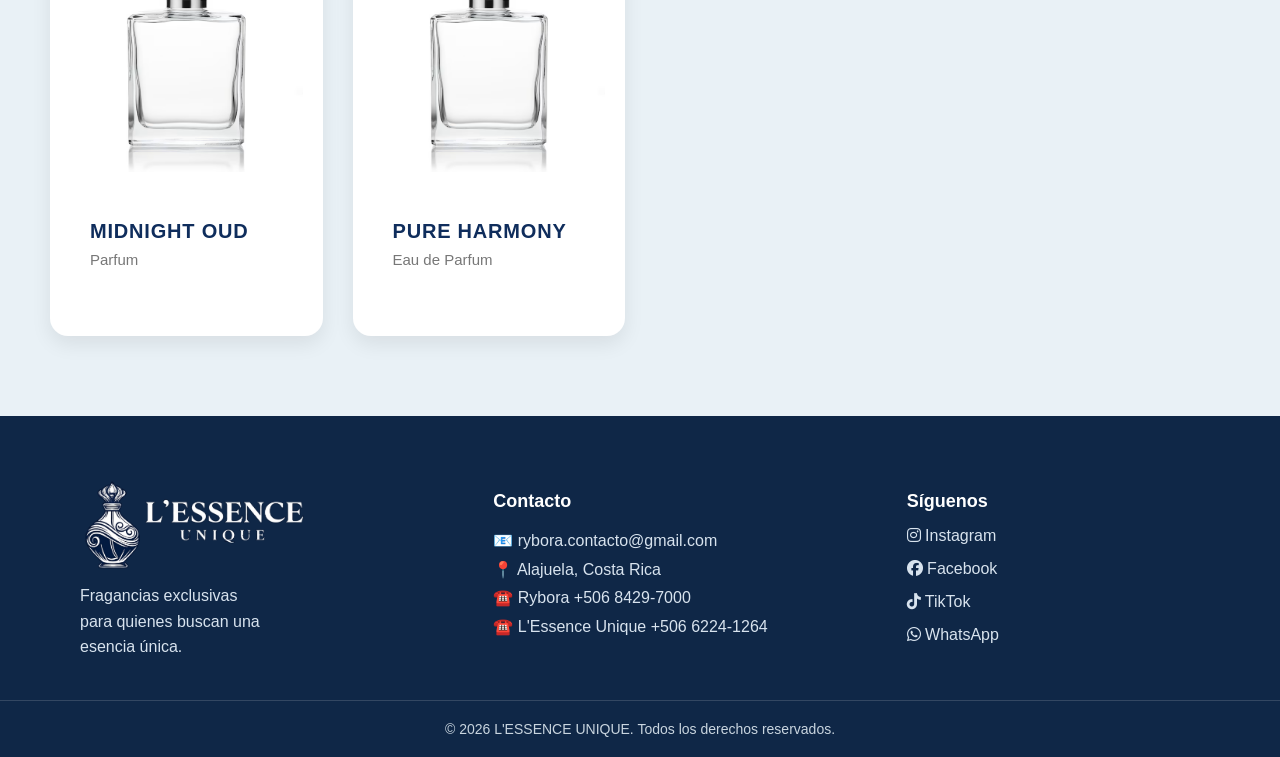
==== commit 8319abac: "Arreglo css y numeros" ====
--- a/catalogo.html
+++ b/catalogo.html
@@ -139,7 +139,8 @@
                 <address>
                     📧 rybora.contacto@gmail.com<br>
                     📍 Alajuela, Costa Rica<br>
-                    ☎️ +506 8429-7000
+                    ☎️ Rybora +506 8429-7000<br>
+                    ☎️ L'Essence Unique +506 6224-1264
                 </address>
             </div>
 
@@ -173,7 +174,7 @@
 
     <!--BOTON DE WHATSAPP-->
     <a
-        href="https://api.whatsapp.com/send?phone=50612345678&text=Hola.%20Me%20gustar%C3%ADa%20recibir%20asesor%C3%ADa%20personalizada%20para%20elegir%20una%20fragancia."
+        href="https://api.whatsapp.com/send?phone=50662241264&text=Hola.%20Me%20gustar%C3%ADa%20recibir%20asesor%C3%ADa%20personalizada%20para%20elegir%20una%20fragancia."
         class="whatsapp-float"
         target="_blank"
         rel="noopener noreferrer">
--- a/css/styleCatalogo.css
+++ b/css/styleCatalogo.css
@@ -268,23 +268,43 @@
 
     color:#0f2d5c;
 
-    font-size:64px;
+    font-size:72px;
 
     margin-bottom:15px;
-}
-
+
+    letter-spacing: 3px;
+
+    position: relative;
+}
+
+
+/* LINEA ABAJO DEL CATALOGO*/
 .titulo::after{
 
     content:"";
 
+    width:550px;
+    height:2px;
+
+    background:#0f2d5c;
+
     display:block;
 
-    width:120px;
-    height:3px;
+    margin:25px auto 15px;
+}
+/* LINEA ARRIBA DEL CATALOGO*/
+.titulo::before{
+
+    content:"";
+
+    width:550px;
+    height:2px;
 
     background:#0f2d5c;
 
-    margin:15px auto;
+    display:block;
+
+    margin:25px auto 15px;
 }
 
 /* FILTROS */
@@ -334,22 +354,89 @@
 
 .productos{
     display:grid;
-    grid-template-columns:repeat(4,1fr);
-    gap:25px;
+    grid-template-columns: repeat(4, 1fr);
+    gap:30px;
+    max-width:1300px;
+    margin:0 auto;
     padding:0 50px;
-}
+    
+}
+
+@media (max-width:1100px){
+    .productos{
+        grid-template-columns: repeat(3, 1fr);
+    }
+}
+
+@media (max-width:850px){
+    .productos{
+        grid-template-columns: repeat(2, 1fr);
+    }
+}
+
+@media (max-width:550px){
+    .productos{
+        grid-template-columns: 1fr;
+    }
+}
+
 
 .card{
     background:white;
-    border-radius:10px;
+    border-radius:18px;
     padding:20px;
-    box-shadow:0 0 8px rgba(0,0,0,.1);
-}
+    height:430px;
+    overflow:hidden;
+    box-shadow:0 8px 20px rgba(0,0,0,.08);
+    transition:.4s ease;
+    position:relative;
+
+}
+
+.card:hover{
+
+    transform:translateY(-8px);
+
+    box-shadow:0 18px 35px rgba(15,45,92,.18);
+}
+
+.card-extra{
+
+    position:absolute;
+    left:20px;
+    right:20px;
+    bottom:-130px;
+
+    background:white;
+    transition:.4s ease;
+}
+
+.card:hover .card-extra{
+
+    bottom:20px;
+}
+
+/* TARJETAS PRODUCTOS*/
+/* IMAGENES */
 
 .card img{
     width:100%;
-    height:250px;
+    height:260px;
     object-fit:contain;
+    transition:.4s ease;
+}
+
+.card:hover img{
+
+    transform:scale(1.05);
+}
+
+/* TARJETAS PRODUCTOS*/
+/* texto productos*/
+
+.card-info{
+
+    padding:20px;
 }
 
 .card h3{
@@ -365,6 +452,244 @@
     font-weight:bold;
 }
 
+.card-info h3{
+
+    font-family:'Poppins', sans-serif;
+    color:#0f2d5c;
+    font-size:20px;
+    font-weight:700;
+    letter-spacing:.8px;
+    text-transform:uppercase;
+    margin-bottom:6px;
+}
+
+
+.card-tipo{
+
+    color:#777;
+
+    font-size:15px;
+
+    margin-bottom:15px;
+}
+
+.tamanos{
+
+    display:flex;
+    gap:8px;
+
+    margin:12px 0;
+}
+
+.tamanos span{
+
+    background:#eef5fb;
+
+    color:#173a6b;
+
+    padding:6px 10px;
+
+    border-radius:20px;
+
+    font-size:13px;
+
+    font-weight:600;
+}
+
+.precio{
+
+    font-size:24px;
+
+    font-weight:700;
+
+    color:#0f2d5c;
+
+    margin-top:10px;
+}
+
+/* 
+    TARJETAS PRODUCTOS
+        BOTON CARRITO       
+*/
+
+.card-bottom{
+    display:flex;
+    align-items:center;
+    justify-content:space-between;
+    gap:12px;
+    margin-top:15px;
+}
+
+.card-link{
+    text-decoration:none;
+    color:inherit;
+    display:block;
+}
+
+.add-to-cart{
+    width:130px;
+    height:38px;
+    border:none;
+    border-radius:8px;
+    background:#019138;
+    color:white;
+    cursor:pointer;
+    position:relative;
+    overflow:hidden;
+
+    display:flex;
+    align-items:center;
+    justify-content:center;
+
+    font-size:12px;
+    font-weight:700;
+    transition:.3s ease;
+}
+
+.add-to-cart:hover{
+    background:#4e70a7;
+}
+
+.btn-label{
+    display:flex;
+    align-items:center;
+    justify-content:center;
+    gap:6px;
+    transition:.25s ease;
+}
+
+.btn-label::before{
+    content:"\f07a";
+    font-family:"Font Awesome 6 Free";
+    font-weight:900;
+    font-size:14px;
+}
+
+.cart-wrap{
+    position:absolute;
+    inset:0;
+    opacity:0;
+}
+
+.cart-icon{
+    position:absolute;
+    left:-30px;
+    top:50%;
+    transform:translateY(-50%);
+    font-size:20px;
+}
+
+.item-drop{
+    position:absolute;
+    width:10px;
+    height:16px;
+    background:#d4af37;
+    border-radius:3px 3px 5px 5px;
+    left:50%;
+    top:-22px;
+    transform:translateX(-50%);
+    opacity:0;
+}
+
+.item-drop::before{
+    content:"";
+    position:absolute;
+    width:6px;
+    height:4px;
+    background:#f2d37a;
+    border-radius:2px;
+    top:-4px;
+    left:2px;
+}
+
+.check-icon{
+    position:absolute;
+    left:50%;
+    top:50%;
+    transform:translate(-50%, -50%) scale(0);
+    color:#ffcc25;
+    font-size:16px;
+    opacity:0;
+}
+
+.add-to-cart.animar .btn-label{
+    opacity:0;
+}
+
+.add-to-cart.animar .cart-wrap{
+    opacity:1;
+}
+
+.add-to-cart.animar .cart-icon{
+    animation:cartMove 1.7s ease forwards;
+}
+
+.add-to-cart.animar .item-drop{
+    animation:itemDrop 1.7s ease forwards;
+}
+
+.add-to-cart.animar .check-icon{
+    animation:checkShow 1.7s ease forwards;
+}
+
+@keyframes cartMove{
+    0%{
+        left:-30px;
+    }
+
+    25%{
+        left:55px;
+    }
+
+    75%{
+        left:55px;
+    }
+
+    100%{
+        left:155px;
+    }
+}
+
+@keyframes itemDrop{
+    0%, 25%{
+        top:-22px;
+        opacity:0;
+    }
+
+    35%{
+        top:4px;
+        opacity:1;
+    }
+
+    55%{
+        top:17px;
+        opacity:1;
+        transform:translateX(-50%) scale(.7);
+    }
+
+    65%, 100%{
+        top:19px;
+        opacity:0;
+        transform:translateX(-50%) scale(.4);
+    }
+}
+
+@keyframes checkShow{
+    0%, 58%{
+        opacity:0;
+        transform:translate(-50%, -50%) scale(0);
+    }
+
+    70%, 85%{
+        opacity:1;
+        transform:translate(-50%, -50%) scale(1);
+    }
+
+    100%{
+        opacity:0;
+        transform:translate(-50%, -50%) scale(0);
+    }
+}
 
 
 /* FOOTER */
@@ -519,12 +844,13 @@
 */
 
 .catalogo-barra{
+    max-width:1300px;
+    margin:0 auto 30px auto;
+    padding:0 50px;
 
     display:flex;
     justify-content:space-between;
     align-items:center;
-    padding:0 50px;
-    margin-bottom:30px;
 }
 
 #ordenar{
@@ -536,4 +862,238 @@
     cursor:pointer;
     font-size:15px;
     font-family: Verdana, Geneva, Tahoma, sans-serif;
+}
+
+/* =====================================
+   TABLET
+===================================== */
+
+@media (max-width: 1024px){
+
+    header{
+        padding:20px 30px;
+    }
+
+    nav{
+        gap:30px;
+    }
+
+    .catalogo-barra{
+        padding:0 20px;
+    }
+
+    .productos{
+        padding:0 20px;
+    }
+
+    .titulo h1{
+        font-size:55px;
+    }
+
+    .titulo::before,
+    .titulo::after{
+        width:350px;
+    }
+}
+
+/* =====================================
+   CELULAR
+===================================== */
+
+@media (max-width: 768px){
+
+    html,
+    body{
+        overflow-x:hidden;
+    }
+
+    /* HEADER */
+
+    header{
+        flex-direction:column;
+        padding:20px;
+        gap:20px;
+    }
+
+    .logo img{
+        width:170px;
+    }
+
+    nav{
+        width:100%;
+        margin:0;
+        gap:15px;
+        justify-content:center;
+        flex-wrap:wrap;
+    }
+
+    nav a{
+        font-size:14px;
+    }
+
+    nav a i{
+        font-size:16px;
+    }
+
+    .acciones{
+        width:100%;
+        justify-content:center;
+    }
+
+    /* TITULO */
+
+    .titulo{
+        padding:25px 15px;
+    }
+
+    .titulo h1{
+        font-size:42px;
+    }
+
+    .titulo::before,
+    .titulo::after{
+        width:220px;
+    }
+
+    /* FILTROS */
+
+    .filtros{
+        flex-wrap:wrap;
+        padding:0 15px;
+    }
+
+    .filtros button{
+        padding:12px 20px;
+        font-size:14px;
+    }
+
+    /* ORDENAR */
+
+    .catalogo-barra{
+        flex-direction:column;
+        gap:15px;
+        padding:0 15px;
+    }
+
+    #ordenar{
+        width:100%;
+    }
+
+    /* PRODUCTOS */
+
+    .productos{
+        grid-template-columns:repeat(2,1fr);
+        gap:15px;
+        padding:0 15px;
+    }
+
+    .card{
+        height:auto;
+        min-height:380px;
+        padding:15px;
+    }
+
+    .card img{
+        height:180px;
+    }
+
+    .card-info{
+        padding:10px;
+    }
+
+    .card-info h3{
+        font-size:16px;
+    }
+
+    .precio{
+        font-size:20px;
+    }
+
+    .add-to-cart{
+        width:100%;
+    }
+
+    .card-bottom{
+        flex-direction:column;
+        align-items:stretch;
+    }
+
+    /* FOOTER */
+
+    .footer-container{
+        flex-direction:column;
+        text-align:center;
+        gap:40px;
+        padding:40px 20px;
+    }
+
+    .footer-brand img{
+        width:180px;
+        margin:auto;
+    }
+
+    .footer-links{
+        align-items:center;
+    }
+
+    .footer-contact h3,
+    .footer-links h3{
+        margin-top:0;
+    }
+
+    /* WHATSAPP */
+
+    .whatsapp-float{
+        width:60px;
+        height:60px;
+        font-size:28px;
+        bottom:15px;
+        right:15px;
+    }
+}
+
+/* =====================================
+   TELEFONOS PEQUEÑOS
+===================================== */
+
+@media (max-width: 480px){
+
+    .logo img{
+        width:140px;
+    }
+
+    .titulo h1{
+        font-size:32px;
+    }
+
+    .titulo::before,
+    .titulo::after{
+        width:150px;
+    }
+
+    .productos{
+        grid-template-columns:1fr;
+    }
+
+    .card img{
+        height:220px;
+    }
+
+    nav{
+        gap:10px;
+    }
+
+    nav a{
+        font-size:13px;
+    }
+
+    .footer-bottom p{
+        font-size:12px;
+    }
+
+    .whatsapp-float{
+        width:55px;
+        height:55px;
+        font-size:24px;
+    }
 }
